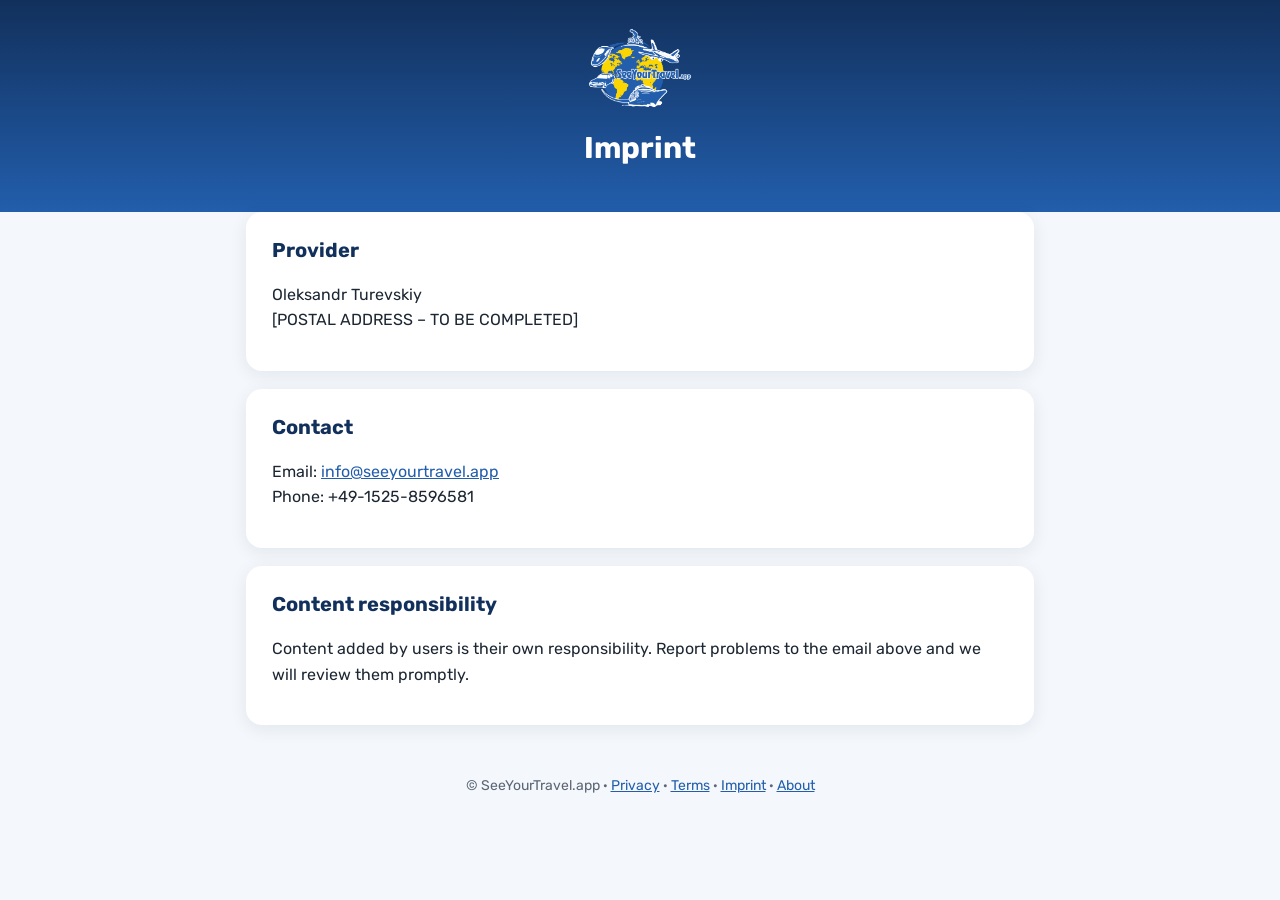
==== web/imprint/index.html @ 19db9bbb "Add privacy policy, terms and imprint pages (draft; postal address to be completed) Co-Authored-By: " ====
<!doctype html>
<html lang="en"><head><meta charset="utf-8"><meta name="viewport" content="width=device-width, initial-scale=1">
<title>SeeYourTravel.app – Imprint</title>
<meta name="description" content="Provider information for SeeYourTravel.app.">
<link rel="canonical" href="https://seeyourtravel.app/imprint/">
<link rel="icon" href="../favicon.ico"><link rel="stylesheet" href="../styles/fonts.css">
<style>
 :root{--blue:#225EAC;--dark:#12305c;--ink:#1d2733;--mute:#5a6675}
 *{box-sizing:border-box} body{margin:0;color:var(--ink);background:#f4f7fb;line-height:1.6}
 header{background:linear-gradient(180deg,var(--dark),var(--blue));color:#fff;text-align:center;padding:28px 16px 40px}
 header img{height:80px} header h1{margin:8px 0 0;font-size:30px}
 main{max-width:820px;margin:-18px auto 40px;padding:0 16px}
 section{background:#fff;border-radius:16px;box-shadow:0 4px 18px rgba(18,48,92,.08);padding:22px 26px;margin:18px 0}
 h2{margin:0 0 10px;color:var(--dark);font-size:20px} a{color:var(--blue)} li{margin:4px 0}
 footer{text-align:center;color:var(--mute);padding:10px 16px 40px;font-size:14px}
</style></head><body>
<header><a href="../"><img src="../img/syt-logo.png" alt="SeeYourTravel.app"></a><h1>Imprint</h1></header>
<main>
<section><h2>Provider</h2><p>Oleksandr Turevskiy<br>
<!-- TODO(owner): replace with the full postal address before merging -->
[POSTAL ADDRESS – TO BE COMPLETED]</p></section>
<section><h2>Contact</h2><p>Email: <a href="mailto:info@seeyourtravel.app">info@seeyourtravel.app</a><br>Phone: +49-1525-8596581</p></section>
<section><h2>Content responsibility</h2><p>Content added by users is their own responsibility. Report problems to the email above and we will review them promptly.</p></section>
</main>
<footer>© SeeYourTravel.app · <a href="../privacy/">Privacy</a> · <a href="../terms/">Terms</a> · <a href="../imprint/">Imprint</a> · <a href="../corporate/">About</a></footer>
</body></html>
---- web/styles/fonts.css ----
/* One typeface for every language: Rubik covers Latin, Cyrillic (Ukrainian) and Hebrew, so text looks the same in En/De/Uk/He.
   Self-hosted (fonts/), variable weight 300-900. License: SIL Open Font License. */
@font-face {
  font-family: "Rubik";
  font-style: normal;
  font-weight: 300 900;
  font-display: swap;
  src: url("../fonts/rubik-latin-wght-normal.woff2") format("woff2");
  unicode-range: U+0000-00FF,U+0131,U+0152-0153,U+02BB-02BC,U+02C6,U+02DA,U+02DC,U+0304,U+0308,U+0329,U+2000-206F,U+20AC,U+2122,U+2191,U+2193,U+2212,U+2215,U+FEFF,U+FFFD;
}
@font-face {
  font-family: "Rubik";
  font-style: normal;
  font-weight: 300 900;
  font-display: swap;
  src: url("../fonts/rubik-latin-ext-wght-normal.woff2") format("woff2");
  unicode-range: U+0100-02BA,U+02BD-02C5,U+02C7-02CC,U+02CE-02D7,U+02DD-02FF,U+0304,U+0308,U+0329,U+1D00-1DBF,U+1E00-1E9F,U+1EF2-1EFF,U+2020,U+20A0-20AB,U+20AD-20C0,U+2113,U+2C60-2C7F,U+A720-A7FF;
}
@font-face {
  font-family: "Rubik";
  font-style: normal;
  font-weight: 300 900;
  font-display: swap;
  src: url("../fonts/rubik-cyrillic-wght-normal.woff2") format("woff2");
  unicode-range: U+0301,U+0400-045F,U+0490-0491,U+04B0-04B1,U+2116;
}
@font-face {
  font-family: "Rubik";
  font-style: normal;
  font-weight: 300 900;
  font-display: swap;
  src: url("../fonts/rubik-cyrillic-ext-wght-normal.woff2") format("woff2");
  unicode-range: U+0460-052F,U+1C80-1C8A,U+20B4,U+2DE0-2DFF,U+A640-A69F,U+FE2E-FE2F;
}
@font-face {
  font-family: "Rubik";
  font-style: normal;
  font-weight: 300 900;
  font-display: swap;
  src: url("../fonts/rubik-hebrew-wght-normal.woff2") format("woff2");
  unicode-range: U+0307-0308,U+0590-05FF,U+200C-2010,U+20AA,U+25CC,U+FB1D-FB4F;
}

:root { --syt-font: "Rubik", system-ui, -apple-system, "Segoe UI", Roboto, "Noto Sans", "Noto Sans Hebrew", Arial, sans-serif; }

/* applied to everything except icon fonts and code */
html body,
html body *:not(.fa):not([class^="fa-"]):not([class*=" fa-"]):not(.glyphicon):not(code):not(pre):not(kbd) {
    font-family: var(--syt-font) !important;
}
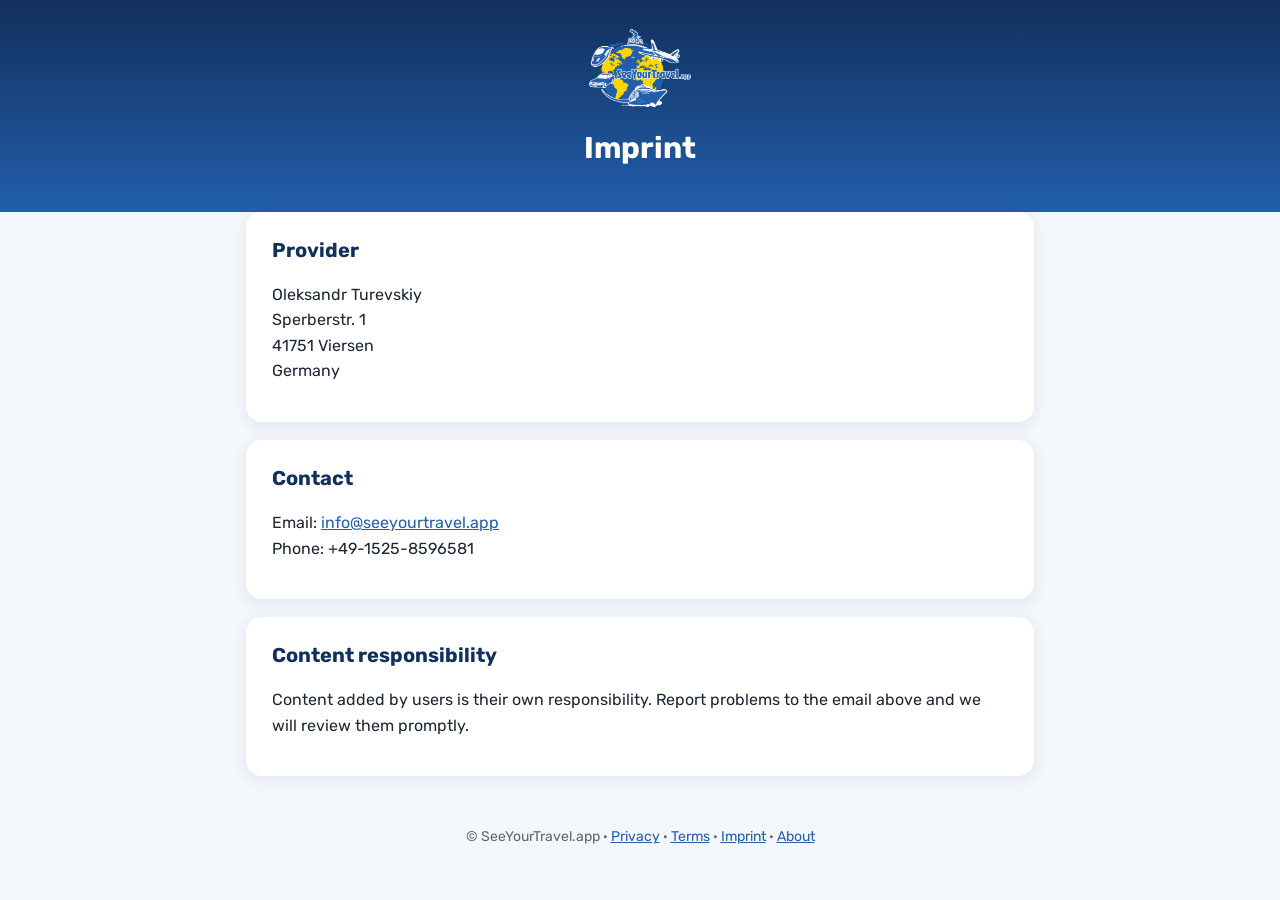
==== commit 81ece341: "Imprint: add postal address Co-Authored-By: Claude Sonnet 5.5 <noreply@anthropic.com>" ====
--- a/web/imprint/index.html
+++ b/web/imprint/index.html
@@ -17,8 +17,7 @@
 <header><a href="../"><img src="../img/syt-logo.png" alt="SeeYourTravel.app"></a><h1>Imprint</h1></header>
 <main>
 <section><h2>Provider</h2><p>Oleksandr Turevskiy<br>
-<!-- TODO(owner): replace with the full postal address before merging -->
-[POSTAL ADDRESS – TO BE COMPLETED]</p></section>
+Sperberstr. 1<br>41751 Viersen<br>Germany</p></section>
 <section><h2>Contact</h2><p>Email: <a href="mailto:info@seeyourtravel.app">info@seeyourtravel.app</a><br>Phone: +49-1525-8596581</p></section>
 <section><h2>Content responsibility</h2><p>Content added by users is their own responsibility. Report problems to the email above and we will review them promptly.</p></section>
 </main>
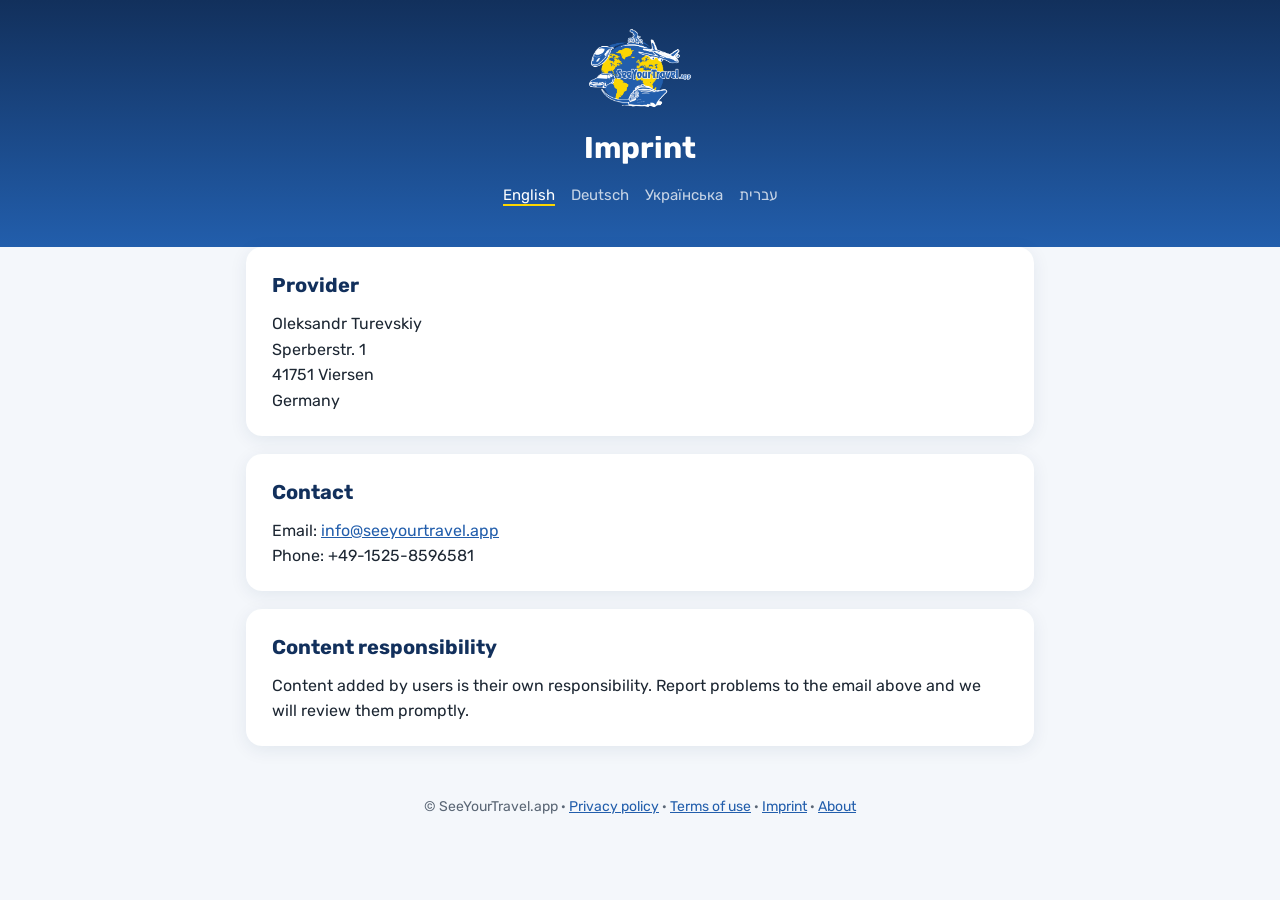
==== commit 6b401651: "Translate privacy, terms and imprint (en, de, uk, he); legal links on every app page Co-Authored-By:" ====
--- a/web/imprint/index.html
+++ b/web/imprint/index.html
@@ -8,18 +8,49 @@
  :root{--blue:#225EAC;--dark:#12305c;--ink:#1d2733;--mute:#5a6675}
  *{box-sizing:border-box} body{margin:0;color:var(--ink);background:#f4f7fb;line-height:1.6}
  header{background:linear-gradient(180deg,var(--dark),var(--blue));color:#fff;text-align:center;padding:28px 16px 40px}
- header img{height:80px} header h1{margin:8px 0 0;font-size:30px}
+ header img{height:80px} header h1{margin:8px 0 10px;font-size:30px}
+ .lang a{color:#fff;margin:0 8px;text-decoration:none;opacity:.75;font-size:15px}.lang a.on{opacity:1;border-bottom:2px solid #FCD600}
  main{max-width:820px;margin:-18px auto 40px;padding:0 16px}
  section{background:#fff;border-radius:16px;box-shadow:0 4px 18px rgba(18,48,92,.08);padding:22px 26px;margin:18px 0}
  h2{margin:0 0 10px;color:var(--dark);font-size:20px} a{color:var(--blue)} li{margin:4px 0}
  footer{text-align:center;color:var(--mute);padding:10px 16px 40px;font-size:14px}
+ [data-l]{display:none} [data-l].on{display:block} footer[data-l].on{display:block}
 </style></head><body>
-<header><a href="../"><img src="../img/syt-logo.png" alt="SeeYourTravel.app"></a><h1>Imprint</h1></header>
+<header><a href="../"><img src="../img/syt-logo.png" alt="SeeYourTravel.app"></a>
+<h1 data-l="en" class=on lang="en">Imprint</h1><h1 data-l="de" lang="de">Impressum</h1><h1 data-l="uk" lang="uk">Вихідні дані</h1><h1 data-l="he" lang="he">פרטי הספק</h1>
+<div class="lang"><a href="#en" data-s="en" lang="en">English</a><a href="#de" data-s="de" lang="de">Deutsch</a><a href="#uk" data-s="uk" lang="uk">Українська</a><a href="#he" data-s="he" lang="he">עברית</a></div></header>
 <main>
-<section><h2>Provider</h2><p>Oleksandr Turevskiy<br>
-Sperberstr. 1<br>41751 Viersen<br>Germany</p></section>
-<section><h2>Contact</h2><p>Email: <a href="mailto:info@seeyourtravel.app">info@seeyourtravel.app</a><br>Phone: +49-1525-8596581</p></section>
-<section><h2>Content responsibility</h2><p>Content added by users is their own responsibility. Report problems to the email above and we will review them promptly.</p></section>
+<div data-l="en" lang="en" class=on>
+<section><h2>Provider</h2>Oleksandr Turevskiy<br>Sperberstr. 1<br>41751 Viersen<br>Germany</section>
+<section><h2>Contact</h2>Email: <a href="mailto:info@seeyourtravel.app">info@seeyourtravel.app</a><br>Phone: +49-1525-8596581</section>
+<section><h2>Content responsibility</h2>Content added by users is their own responsibility. Report problems to the email above and we will review them promptly.</section>
+</div>
+<div data-l="de" lang="de">
+<section><h2>Anbieter</h2>Oleksandr Turevskiy<br>Sperberstr. 1<br>41751 Viersen<br>Deutschland</section>
+<section><h2>Kontakt</h2>E-Mail: <a href="mailto:info@seeyourtravel.app">info@seeyourtravel.app</a><br>Telefon: +49-1525-8596581</section>
+<section><h2>Verantwortung für Inhalte</h2>Von Nutzern hinzugefügte Inhalte liegen in deren eigener Verantwortung. Melden Sie Probleme an die obige E-Mail-Adresse; wir prüfen sie zeitnah.</section>
+</div>
+<div data-l="uk" lang="uk">
+<section><h2>Постачальник</h2>Oleksandr Turevskiy<br>Sperberstr. 1<br>41751 Viersen<br>Німеччина</section>
+<section><h2>Контакт</h2>Ел. пошта: <a href="mailto:info@seeyourtravel.app">info@seeyourtravel.app</a><br>Телефон: +49-1525-8596581</section>
+<section><h2>Відповідальність за вміст</h2>За вміст, доданий користувачами, відповідають вони самі. Повідомляйте про проблеми на наведену адресу — ми розглянемо їх невідкладно.</section>
+</div>
+<div data-l="he" lang="he" dir="rtl">
+<section><h2>ספק השירות</h2>Oleksandr Turevskiy<br>Sperberstr. 1<br>41751 Viersen<br>גרמניה</section>
+<section><h2>יצירת קשר</h2>דוא״ל: <a href="mailto:info@seeyourtravel.app">info@seeyourtravel.app</a><br>טלפון: +49-1525-8596581</section>
+<section><h2>אחריות לתוכן</h2>התוכן שמוסיפים משתמשים באחריותם. דווחו על בעיות בדוא״ל שלמעלה ונבדוק אותן בהקדם.</section>
+</div>
 </main>
-<footer>© SeeYourTravel.app · <a href="../privacy/">Privacy</a> · <a href="../terms/">Terms</a> · <a href="../imprint/">Imprint</a> · <a href="../corporate/">About</a></footer>
+<footer data-l="en" lang="en" class=on>© SeeYourTravel.app · <a href="../privacy/">Privacy policy</a> · <a href="../terms/">Terms of use</a> · <a href="../imprint/">Imprint</a> · <a href="../corporate/">About</a></footer>
+<footer data-l="de" lang="de">© SeeYourTravel.app · <a href="../privacy/">Datenschutzerklärung</a> · <a href="../terms/">Nutzungsbedingungen</a> · <a href="../imprint/">Impressum</a> · <a href="../corporate/">Über uns</a></footer>
+<footer data-l="uk" lang="uk">© SeeYourTravel.app · <a href="../privacy/">Політика конфіденційності</a> · <a href="../terms/">Умови користування</a> · <a href="../imprint/">Вихідні дані</a> · <a href="../corporate/">Про нас</a></footer>
+<footer data-l="he" lang="he" dir="rtl">© SeeYourTravel.app · <a href="../privacy/">מדיניות פרטיות</a> · <a href="../terms/">תנאי שימוש</a> · <a href="../imprint/">פרטי הספק</a> · <a href="../corporate/">אודות</a></footer>
+<script>
+(function(){var map={"en-US":"en","de-DE":"de","uk-UA":"uk","he":"he"},ok={en:1,de:1,uk:1,he:1};
+function ck(){try{var m=document.cookie.match(/(?:^|; )i18next=([^;]*)/);return m?map[decodeURIComponent(m[1])]:null}catch(e){return null}}
+function set(l){document.documentElement.lang=l;var n=document.querySelectorAll("[data-l]");for(var i=0;i<n.length;i++)n[i].classList.toggle("on",n[i].getAttribute("data-l")===l);
+var a=document.querySelectorAll("[data-s]");for(i=0;i<a.length;i++)a[i].classList.toggle("on",a[i].getAttribute("data-s")===l)}
+var h=(location.hash||"").slice(1),l=ok[h]?h:(ck()||(ok[(navigator.language||"en").slice(0,2)]?(navigator.language||"en").slice(0,2):"en"));
+set(l);var a=document.querySelectorAll("[data-s]");for(var i=0;i<a.length;i++)a[i].addEventListener("click",function(e){e.preventDefault();set(this.getAttribute("data-s"));history.replaceState(null,"","#"+this.getAttribute("data-s"))});})();
+</script>
 </body></html>
